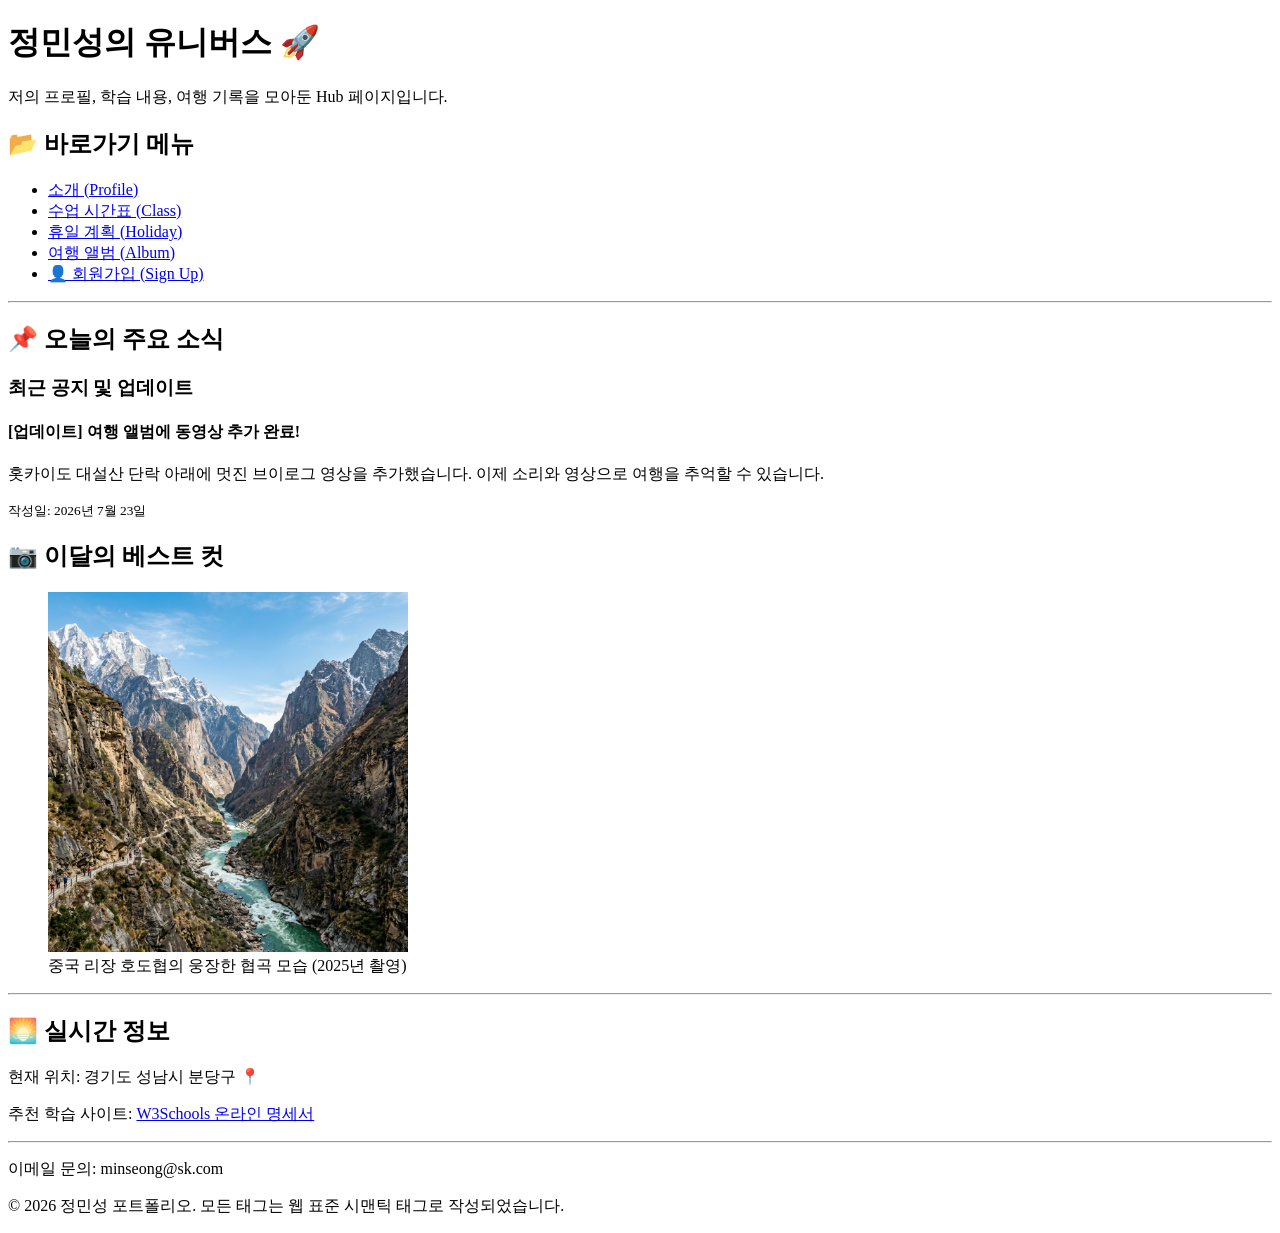
==== html/index.html @ 0e43e569 "first commit" ====
<!DOCTYPE html>
<html lang="ko">
<head>
    <meta charset="UTF-8">
    <meta name="viewport" content="width=device-width, initial-scale=1.0">
    <title>정민성의 유니버스 🚀 - Main Hub</title>
</head>
<body>
    <header>
        <h1>정민성의 유니버스 🚀</h1>
        <p>저의 프로필, 학습 내용, 여행 기록을 모아둔 Hub 페이지입니다.</p>
    </header>

    <nav>
        <h2>📂 바로가기 메뉴</h2>
        <ul>
            <li><a href="myProfile.html">소개 (Profile)</a></li>
            <li><a href="myClass.html">수업 시간표 (Class)</a></li>
            <li><a href="myHoliday.html">휴일 계획 (Holiday)</a></li>
            <li><a href="myTrip.html">여행 앨범 (Album)</a></li>
            <li><a href="signUp.html">👤 회원가입 (Sign Up)</a></li>
        </ul>
    </nav>

    <hr>

    <main>
        <section>
            <h2>📌 오늘의 주요 소식</h2>
            <h3>최근 공지 및 업데이트</h3>
            <article>
                <h4>[업데이트] 여행 앨범에 동영상 추가 완료!</h4>
                <p>홋카이도 대설산 단락 아래에 멋진 브이로그 영상을 추가했습니다. 이제 소리와 영상으로 여행을 추억할 수 있습니다.</p>
                <p><small>작성일: 2026년 7월 23일</small></p>
            </article>
        </section>

        <section>
            <h2>📷 이달의 베스트 컷</h2>
            <figure>
                <img src="media/lijiang.jpg" alt="중국 리장 호도협" width="360">
                <figcaption>중국 리장 호도협의 웅장한 협곡 모습 (2025년 촬영)</figcaption>
            </figure>
        </section>
    </main>

    <hr>

    <aside>
        <h2>🌅 실시간 정보</h2>
        <p>현재 위치: 경기도 성남시 분당구 📍</p>
        <p>추천 학습 사이트: <a href="https://www.w3schools.com" target="_blank">W3Schools 온라인 명세서</a></p>
    </aside>

    <hr>

    <footer>
        <p>이메일 문의: minseong@sk.com</p>
        <p>© 2026 정민성 포트폴리오. 모든 태그는 웹 표준 시맨틱 태그로 작성되었습니다.</p>
    </footer>
</body>
</html>
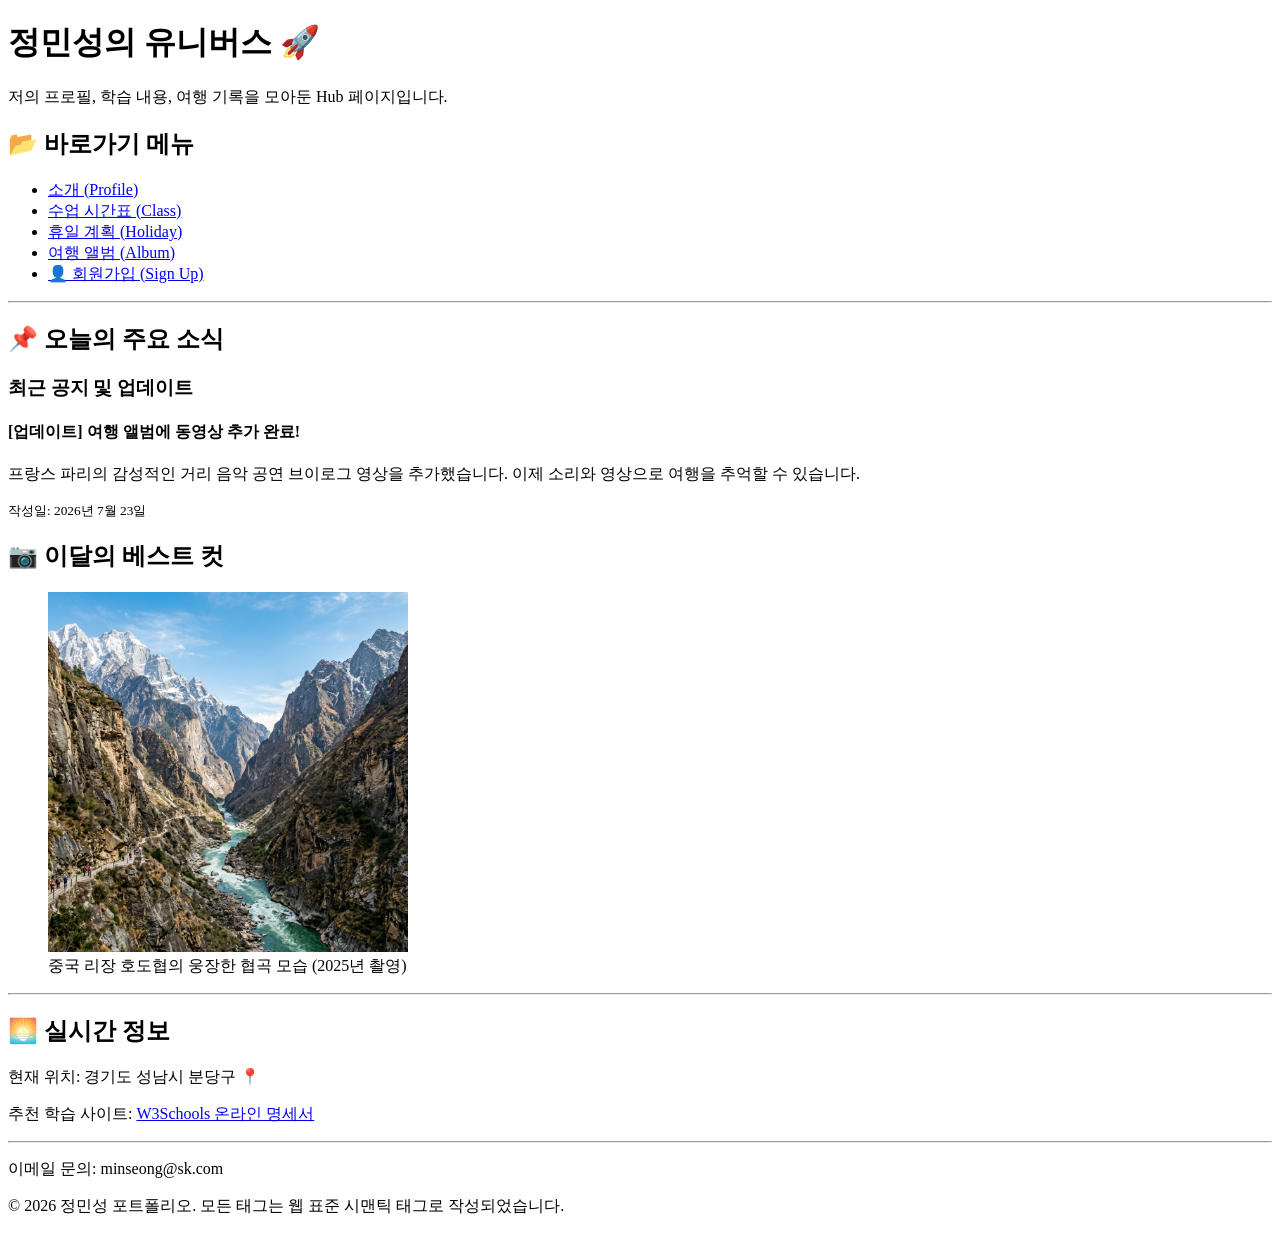
==== commit e549155f: "chore: update index page and vlog poster image" ====
--- a/html/index.html
+++ b/html/index.html
@@ -30,7 +30,7 @@
             <h3>최근 공지 및 업데이트</h3>
             <article>
                 <h4>[업데이트] 여행 앨범에 동영상 추가 완료!</h4>
-                <p>홋카이도 대설산 단락 아래에 멋진 브이로그 영상을 추가했습니다. 이제 소리와 영상으로 여행을 추억할 수 있습니다.</p>
+                <p>프랑스 파리의 감성적인 거리 음악 공연 브이로그 영상을 추가했습니다. 이제 소리와 영상으로 여행을 추억할 수 있습니다.</p>
                 <p><small>작성일: 2026년 7월 23일</small></p>
             </article>
         </section>
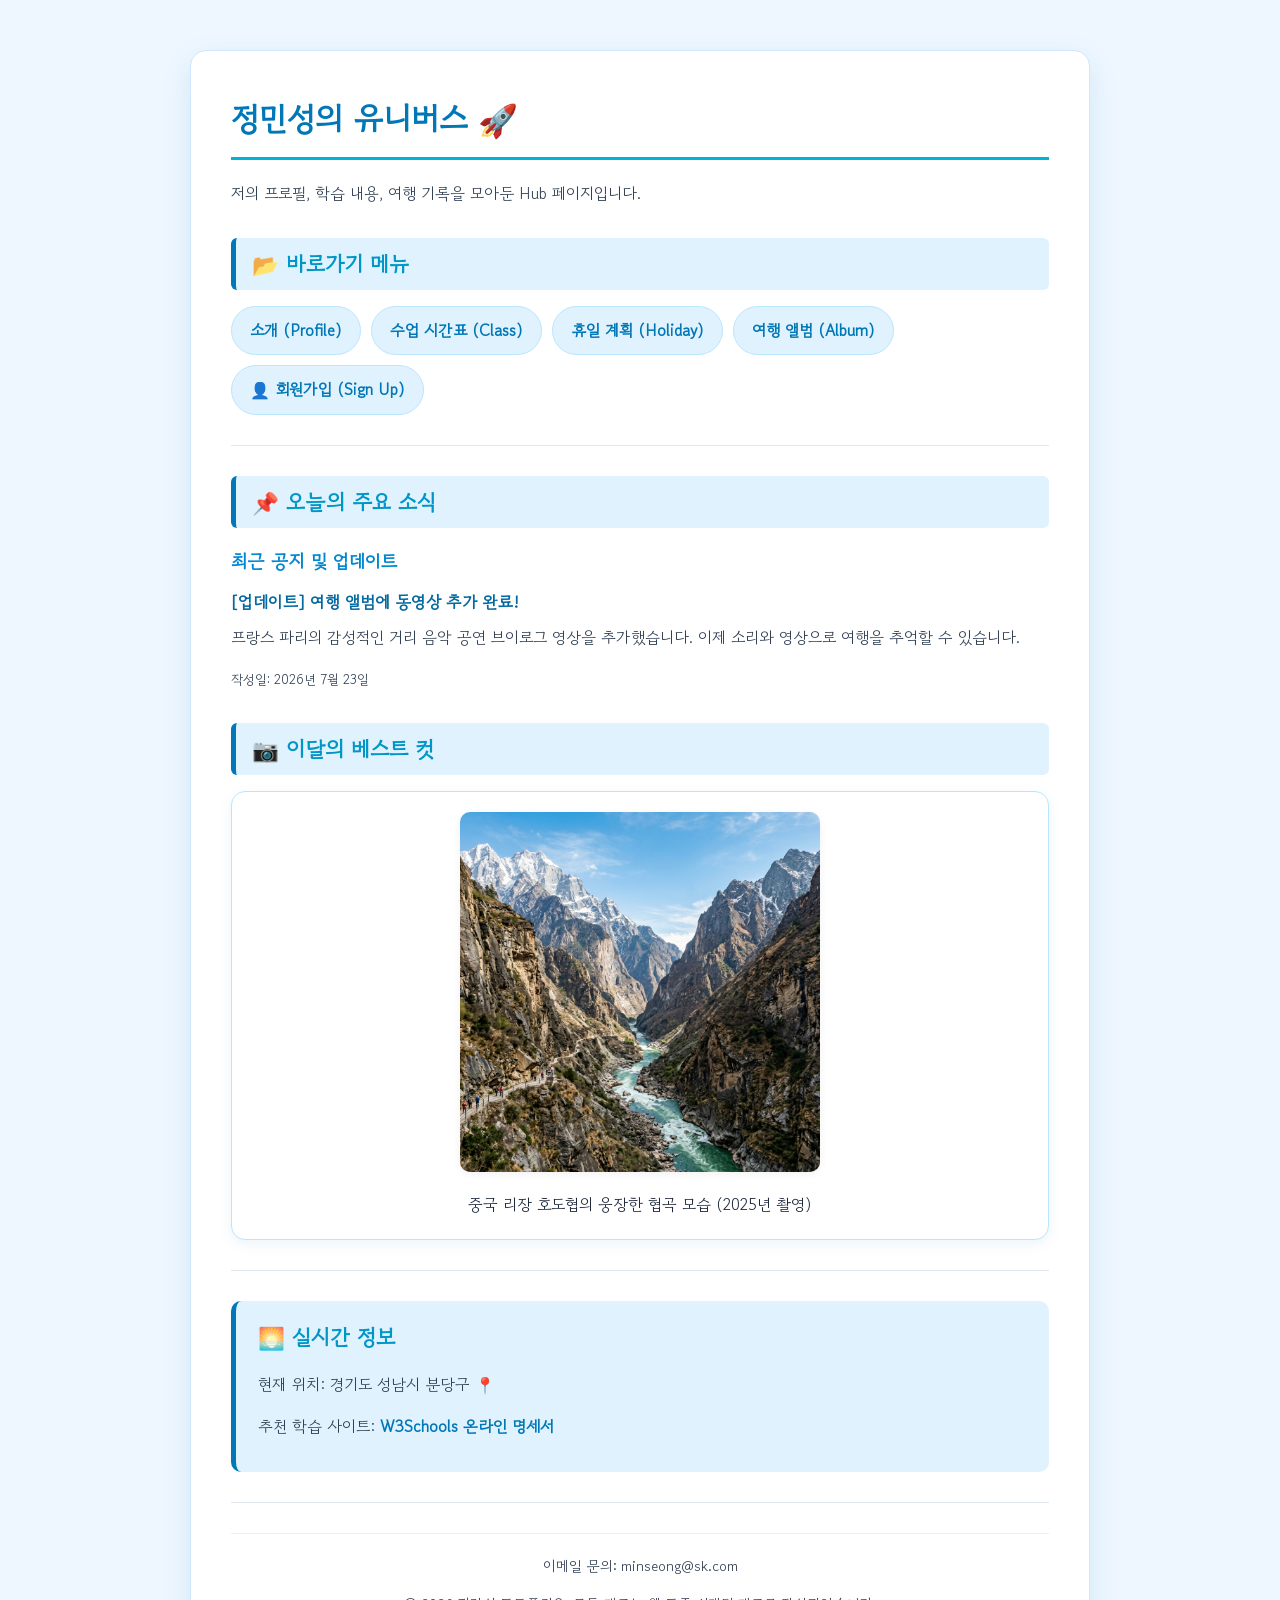
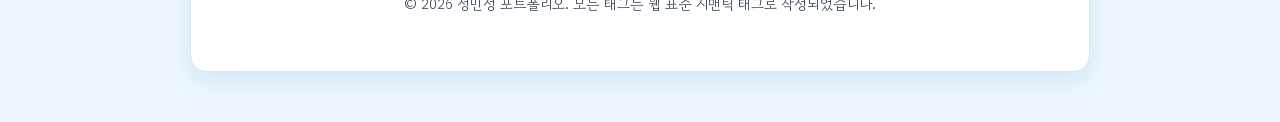
==== commit ff90f87a: "feat: apply consistent styling and responsive layout across pages with a new CSS stylesheet" ====
--- a/html/index.html
+++ b/html/index.html
@@ -4,59 +4,65 @@
     <meta charset="UTF-8">
     <meta name="viewport" content="width=device-width, initial-scale=1.0">
     <title>정민성의 유니버스 🚀 - Main Hub</title>
+    <link rel="preconnect" href="https://fonts.googleapis.com">
+    <link rel="preconnect" href="https://fonts.gstatic.com" crossorigin>
+    <link href="https://fonts.googleapis.com/css2?family=Gowun+Dodum&family=Open+Sans:ital,wght@0,300..800;1,300..800&display=swap" rel="stylesheet">
+    <link rel="stylesheet" href="css/style.css">
 </head>
 <body>
-    <header>
-        <h1>정민성의 유니버스 🚀</h1>
-        <p>저의 프로필, 학습 내용, 여행 기록을 모아둔 Hub 페이지입니다.</p>
-    </header>
+    <div class="container">
+        <header>
+            <h1>정민성의 유니버스 🚀</h1>
+            <p>저의 프로필, 학습 내용, 여행 기록을 모아둔 Hub 페이지입니다.</p>
+        </header>
 
-    <nav>
-        <h2>📂 바로가기 메뉴</h2>
-        <ul>
-            <li><a href="myProfile.html">소개 (Profile)</a></li>
-            <li><a href="myClass.html">수업 시간표 (Class)</a></li>
-            <li><a href="myHoliday.html">휴일 계획 (Holiday)</a></li>
-            <li><a href="myTrip.html">여행 앨범 (Album)</a></li>
-            <li><a href="signUp.html">👤 회원가입 (Sign Up)</a></li>
-        </ul>
-    </nav>
+        <nav>
+            <h2>📂 바로가기 메뉴</h2>
+            <ul>
+                <li><a href="myProfile.html">소개 (Profile)</a></li>
+                <li><a href="myClass.html">수업 시간표 (Class)</a></li>
+                <li><a href="myHoliday.html">휴일 계획 (Holiday)</a></li>
+                <li><a href="myTrip.html">여행 앨범 (Album)</a></li>
+                <li><a href="signUp.html">👤 회원가입 (Sign Up)</a></li>
+            </ul>
+        </nav>
 
-    <hr>
+        <hr>
 
-    <main>
-        <section>
-            <h2>📌 오늘의 주요 소식</h2>
-            <h3>최근 공지 및 업데이트</h3>
-            <article>
-                <h4>[업데이트] 여행 앨범에 동영상 추가 완료!</h4>
-                <p>프랑스 파리의 감성적인 거리 음악 공연 브이로그 영상을 추가했습니다. 이제 소리와 영상으로 여행을 추억할 수 있습니다.</p>
-                <p><small>작성일: 2026년 7월 23일</small></p>
-            </article>
-        </section>
+        <main>
+            <section>
+                <h2>📌 오늘의 주요 소식</h2>
+                <h3>최근 공지 및 업데이트</h3>
+                <article>
+                    <h4>[업데이트] 여행 앨범에 동영상 추가 완료!</h4>
+                    <p>프랑스 파리의 감성적인 거리 음악 공연 브이로그 영상을 추가했습니다. 이제 소리와 영상으로 여행을 추억할 수 있습니다.</p>
+                    <p><small>작성일: 2026년 7월 23일</small></p>
+                </article>
+            </section>
 
-        <section>
-            <h2>📷 이달의 베스트 컷</h2>
-            <figure>
-                <img src="media/lijiang.jpg" alt="중국 리장 호도협" width="360">
-                <figcaption>중국 리장 호도협의 웅장한 협곡 모습 (2025년 촬영)</figcaption>
-            </figure>
-        </section>
-    </main>
+            <section>
+                <h2>📷 이달의 베스트 컷</h2>
+                <figure class="trip-card">
+                    <img src="media/lijiang.jpg" alt="중국 리장 호도협" width="360"><br>
+                    <figcaption>중국 리장 호도협의 웅장한 협곡 모습 (2025년 촬영)</figcaption>
+                </figure>
+            </section>
+        </main>
 
-    <hr>
+        <hr>
 
-    <aside>
-        <h2>🌅 실시간 정보</h2>
-        <p>현재 위치: 경기도 성남시 분당구 📍</p>
-        <p>추천 학습 사이트: <a href="https://www.w3schools.com" target="_blank">W3Schools 온라인 명세서</a></p>
-    </aside>
+        <aside>
+            <h2>🌅 실시간 정보</h2>
+            <p>현재 위치: 경기도 성남시 분당구 📍</p>
+            <p>추천 학습 사이트: <a href="https://www.w3schools.com" target="_blank">W3Schools 온라인 명세서</a></p>
+        </aside>
 
-    <hr>
+        <hr>
 
-    <footer>
-        <p>이메일 문의: minseong@sk.com</p>
-        <p>© 2026 정민성 포트폴리오. 모든 태그는 웹 표준 시맨틱 태그로 작성되었습니다.</p>
-    </footer>
+        <footer>
+            <p>이메일 문의: minseong@sk.com</p>
+            <p>© 2026 정민성 포트폴리오. 모든 태그는 웹 표준 시맨틱 태그로 작성되었습니다.</p>
+        </footer>
+    </div>
 </body>
 </html>
--- a/html/css/style.css
+++ b/html/css/style.css
@@ -0,0 +1,340 @@
+/* =========================================================
+   SKALA-FRONT 밝은 파란색 테마 스타일시트 (style.css)
+   폰트: Gowun Dodum & Open Sans
+   ========================================================= */
+
+@import url('https://fonts.googleapis.com/css2?family=Gowun+Dodum&family=Open+Sans:ital,wght@0,300..800;1,300..800&display=swap');
+
+* {
+    box-sizing: border-box;
+    margin: 0;
+    padding: 0;
+}
+
+body {
+    font-family: 'Gowun Dodum', 'Open Sans', sans-serif;
+    line-height: 1.7;
+    background-color: #eef7ff;
+    color: #1e293b;
+    padding: 20px 10px;
+}
+
+/* =========================================================
+   미션2: Container (가운데 정렬 및 메인 박스 레이아웃)
+   ========================================================= */
+.container {
+    max-width: 900px;
+    margin: 30px auto;
+    background-color: #ffffff;
+    padding: 40px;
+    border-radius: 16px;
+    box-shadow: 0 10px 30px rgba(0, 119, 182, 0.12);
+    border: 1px solid #d0e7ff;
+}
+
+/* =========================================================
+   미션1: 타이포그래피 & 색상 스키마 (h1, h2, a, mark)
+   ========================================================= */
+h1 {
+    color: #0077b6;
+    font-size: 2rem;
+    font-weight: 700;
+    margin-bottom: 20px;
+    padding-bottom: 12px;
+    border-bottom: 3px solid #00b4d8;
+    display: flex;
+    align-items: center;
+    gap: 8px;
+}
+
+h2 {
+    color: #0096c7;
+    font-size: 1.35rem;
+    font-weight: 700;
+    margin-top: 30px;
+    margin-bottom: 16px;
+    padding: 8px 16px;
+    background-color: #e0f2fe;
+    border-left: 5px solid #0077b6;
+    border-radius: 6px;
+}
+
+h3 {
+    color: #0288d1;
+    font-size: 1.15rem;
+    margin-top: 18px;
+    margin-bottom: 10px;
+}
+
+h4 {
+    color: #0369a1;
+    font-size: 1.05rem;
+    margin-bottom: 8px;
+}
+
+p {
+    margin-bottom: 14px;
+    color: #334155;
+}
+
+a {
+    color: #0077b6;
+    text-decoration: none;
+    font-weight: 600;
+    transition: all 0.2s ease-in-out;
+}
+
+a:hover {
+    color: #0096c7;
+    text-decoration: underline;
+}
+
+mark {
+    background-color: #caf0f8;
+    color: #03045e;
+    padding: 3px 8px;
+    border-radius: 4px;
+    font-weight: 600;
+}
+
+hr {
+    border: 0;
+    height: 1px;
+    background: #e2e8f0;
+    margin: 30px 0;
+}
+
+/* =========================================================
+   미션1 & 메인 포털 Hub: 메뉴 & 네비게이션
+   ========================================================= */
+nav ul {
+    list-style: none;
+    padding: 0;
+    display: flex;
+    flex-wrap: wrap;
+    gap: 10px;
+    margin-top: 14px;
+}
+
+nav li {
+    display: inline-block;
+}
+
+nav li a {
+    display: inline-block;
+    padding: 10px 18px;
+    background-color: #e0f2fe;
+    color: #0077b6;
+    border-radius: 25px;
+    font-weight: 600;
+    border: 1px solid #bae6fd;
+    transition: all 0.2s ease-in-out;
+}
+
+nav li a:hover {
+    background-color: #0077b6;
+    color: #ffffff;
+    border-color: #0077b6;
+    text-decoration: none;
+    transform: translateY(-2px);
+    box-shadow: 0 4px 10px rgba(0, 119, 182, 0.2);
+}
+
+/* =========================================================
+   미션2: myTrip.html 여행지 리뷰 카드 (trip-card)
+   ========================================================= */
+.trip-card {
+    background-color: #ffffff;
+    border: 1px solid #bae6fd;
+    border-radius: 14px;
+    padding: 20px;
+    margin-bottom: 24px;
+    box-shadow: 0 4px 14px rgba(0, 119, 182, 0.08);
+    transition: transform 0.3s ease, box-shadow 0.3s ease;
+    text-align: center;
+}
+
+.trip-card:hover {
+    transform: translateY(-4px);
+    box-shadow: 0 10px 24px rgba(0, 119, 182, 0.18);
+}
+
+.trip-card img,
+.trip-card video {
+    border-radius: 10px;
+    max-width: 100%;
+    height: auto;
+    box-shadow: 0 2px 8px rgba(0, 0, 0, 0.06);
+    margin-bottom: 12px;
+}
+
+/* =========================================================
+   미션2: myClass.html 강의 시간표 깔끔한 테이블 스타일링
+   ========================================================= */
+table {
+    width: 100%;
+    border-collapse: collapse;
+    margin: 20px 0;
+    border-radius: 10px;
+    overflow: hidden;
+    box-shadow: 0 4px 15px rgba(0, 119, 182, 0.08);
+    border: 1px solid #bae6fd;
+}
+
+th {
+    background-color: #0077b6;
+    color: #ffffff;
+    padding: 14px 12px;
+    font-weight: 700;
+    border: 1px solid #0096c7;
+    text-align: center;
+    font-size: 0.95rem;
+}
+
+td {
+    padding: 12px 10px;
+    border: 1px solid #e2e8f0;
+    font-size: 0.9rem;
+    text-align: center;
+    background-color: #ffffff;
+    vertical-align: middle;
+    color: #334155;
+}
+
+tbody tr:nth-child(even) td {
+    background-color: #f8fafc;
+}
+
+tbody tr:hover td {
+    background-color: #e0f2fe;
+}
+
+/* =========================================================
+   미션3: 가독성 높은 회원가입 폼 (signUp.html)
+   ========================================================= */
+fieldset {
+    border: 2px solid #bae6fd;
+    border-radius: 12px;
+    padding: 24px;
+    margin-bottom: 24px;
+    background-color: #f8fafc;
+}
+
+legend {
+    color: #0077b6;
+    font-weight: 700;
+    padding: 4px 16px;
+    background-color: #e0f2fe;
+    border-radius: 20px;
+    border: 1px solid #90e0ef;
+    font-size: 0.95rem;
+}
+
+label {
+    font-weight: 600;
+    color: #1e293b;
+    margin-right: 6px;
+}
+
+input[type="text"],
+input[type="password"],
+input[type="date"],
+select,
+textarea {
+    width: 100%;
+    max-width: 450px;
+    padding: 10px 14px;
+    margin-top: 6px;
+    margin-bottom: 12px;
+    border: 1px solid #cbd5e1;
+    border-radius: 8px;
+    font-family: inherit;
+    font-size: 0.95rem;
+    color: #1e293b;
+    background-color: #ffffff;
+    transition: border-color 0.2s ease, box-shadow 0.2s ease;
+}
+
+input[type="text"]:focus,
+input[type="password"]:focus,
+input[type="date"]:focus,
+select:focus,
+textarea:focus {
+    outline: none;
+    border-color: #0077b6;
+    box-shadow: 0 0 0 3px rgba(0, 119, 182, 0.2);
+}
+
+textarea {
+    resize: vertical;
+    min-height: 100px;
+}
+
+input[type="radio"],
+input[type="checkbox"] {
+    accent-color: #0077b6;
+    margin-right: 6px;
+    cursor: pointer;
+}
+
+input[type="submit"],
+input[type="reset"],
+button {
+    padding: 12px 26px;
+    border: none;
+    border-radius: 8px;
+    font-size: 1rem;
+    font-weight: 700;
+    font-family: inherit;
+    cursor: pointer;
+    transition: all 0.2s ease-in-out;
+    margin-right: 12px;
+}
+
+input[type="submit"] {
+    background-color: #0077b6;
+    color: #ffffff;
+}
+
+input[type="submit"]:hover {
+    background-color: #0096c7;
+    box-shadow: 0 4px 14px rgba(0, 119, 182, 0.3);
+    transform: translateY(-1px);
+}
+
+input[type="reset"] {
+    background-color: #e2e8f0;
+    color: #475569;
+}
+
+input[type="reset"]:hover {
+    background-color: #cbd5e1;
+    color: #1e293b;
+}
+
+/* =========================================================
+   사이드바 및 푸터
+   ========================================================= */
+aside {
+    background-color: #e0f2fe;
+    border-left: 5px solid #0077b6;
+    padding: 18px 22px;
+    border-radius: 10px;
+    margin-top: 24px;
+}
+
+aside h2 {
+    margin-top: 0;
+    background: transparent;
+    padding: 0;
+    border: none;
+}
+
+footer {
+    margin-top: 30px;
+    padding-top: 20px;
+    border-top: 1px solid #e0f2fe;
+    text-align: center;
+    color: #64748b;
+    font-size: 0.9rem;
+}
